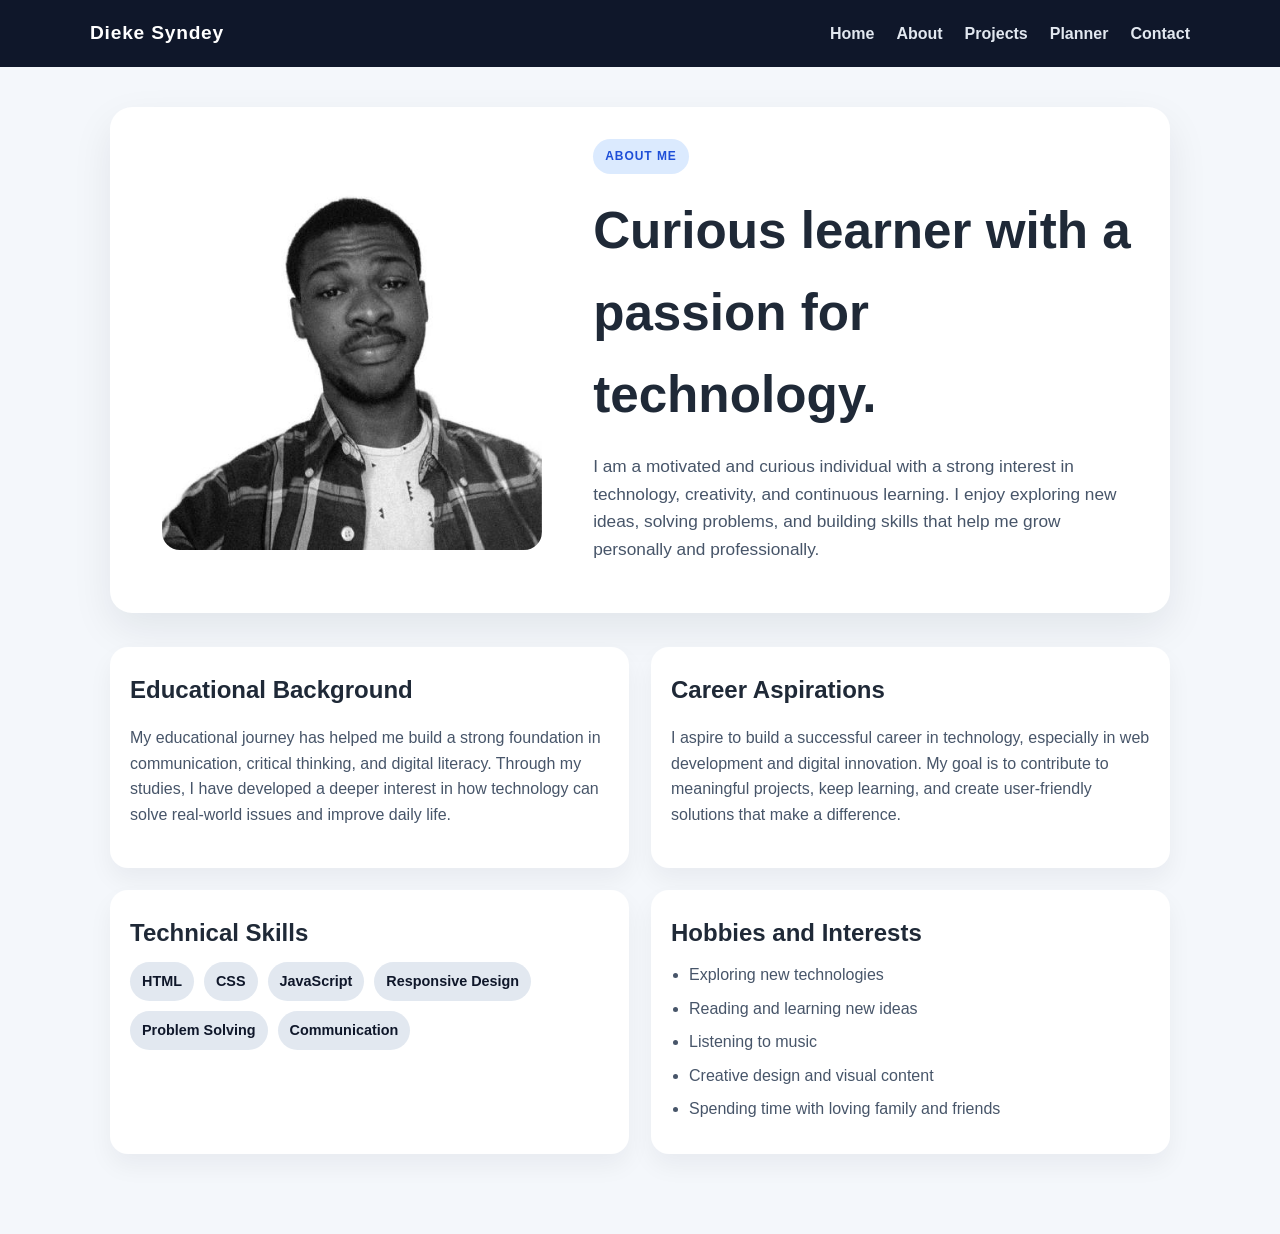
==== views/about.html @ cceca94e "init" ====
<!DOCTYPE html>
<html lang="en">
  <head>
    <meta charset="UTF-8" />
    <meta name="viewport" content="width=device-width, initial-scale=1.0" />
    <title>About Me</title>
    <link rel="stylesheet" href="../css/styles.css" />
  </head>
  <body>
    <header class="topbar">
      <nav class="nav">
        <div class="brand">Dieke Syndey</div>
        <div class="nav-links">
          <a href="../index.html">Home</a>
          <a href="about.html">About</a>
          <a href="project.html">Projects</a>
          <a href="academic-planner.html">Planner</a>
          <a href="contact.html">Contact</a>
        </div>
      </nav>
    </header>

    <main class="container">
      <section class="hero">
        <img class="hero-image" src="../assets/images/101925868.jfif" alt="Dieke Syndey portrait" />
        <div>
          <span class="eyebrow">About Me</span>
          <h1>Curious learner with a passion for technology.</h1>
          <p class="lead">
            I am a motivated and curious individual with a strong interest in technology,
            creativity, and continuous learning. I enjoy exploring new ideas, solving problems,
            and building skills that help me grow personally and professionally.
          </p>
        </div>
      </section>

      <section class="grid">
        <article class="card">
          <h2>Educational Background</h2>
          <p>
            My educational journey has helped me build a strong foundation in communication,
            critical thinking, and digital literacy. Through my studies, I have developed a deeper
            interest in how technology can solve real-world issues and improve daily life.
          </p>
        </article>

        <article class="card">
          <h2>Career Aspirations</h2>
          <p>
            I aspire to build a successful career in technology, especially in web development and
            digital innovation. My goal is to contribute to meaningful projects, keep learning, and
            create user-friendly solutions that make a difference.
          </p>
        </article>

        <article class="card">
          <h2>Technical Skills</h2>
          <div class="skills">
            <span class="skill-pill">HTML</span>
            <span class="skill-pill">CSS</span>
            <span class="skill-pill">JavaScript</span>
            <span class="skill-pill">Responsive Design</span>
            <span class="skill-pill">Problem Solving</span>
            <span class="skill-pill">Communication</span>
          </div>
        </article>

        <article class="card">
          <h2>Hobbies and Interests</h2>
          <ul>
            <li>Exploring new technologies</li>
            <li>Reading and learning new ideas</li>
            <li>Listening to music</li>
            <li>Creative design and visual content</li>
            <li>Spending time with loving family and friends</li>
          </ul>
        </article>
      </section>
    </main>
  </body>
</html>
---- css/styles.css ----
* {
  box-sizing: border-box;
}

body {
  margin: 0;
  font-family: Arial, Helvetica, sans-serif;
  background: #f4f7fb;
  color: #1f2937;
  line-height: 1.6;
}

a {
  text-decoration: none;
}

.topbar {
  background: #0f172a;
  color: #fff;
  padding: 18px 24px;
}

.nav {
  max-width: 1100px;
  margin: 0 auto;
  display: flex;
  justify-content: space-between;
  align-items: center;
  gap: 20px;
}

.brand {
  font-size: 1.2rem;
  font-weight: 700;
  letter-spacing: 0.04em;
}

.nav-links {
  display: flex;
  gap: 22px;
  flex-wrap: wrap;
}

.nav-links a {
  color: #e2e8f0;
  font-weight: 600;
}

.container {
  max-width: 1100px;
  margin: 0 auto;
  padding: 40px 20px 80px;
}

.hero {
  display: grid;
  grid-template-columns: 1fr 1.3fr;
  gap: 32px;
  align-items: center;
  background: #fff;
  border-radius: 22px;
  box-shadow: 0 16px 40px rgba(15, 23, 42, 0.08);
  padding: 32px;
}

.profile-img,
.hero-image {
  width: 100%;
  max-width: 380px;
  display: block;
  margin: 0 auto;
  border-radius: 18px;
}

.eyebrow {
  display: inline-block;
  background: #dbeafe;
  color: #1d4ed8;
  padding: 8px 12px;
  border-radius: 999px;
  font-size: 0.75rem;
  font-weight: 700;
  letter-spacing: 0.08em;
  text-transform: uppercase;
}

h1 {
  font-size: clamp(2.1rem, 4vw, 3.3rem);
  margin: 16px 0 12px;
}

.lead {
  color: #475569;
  font-size: 1.08rem;
}

.cta-group {
  display: flex;
  flex-wrap: wrap;
  gap: 14px;
  margin-top: 18px;
}

.btn {
  display: inline-block;
  padding: 12px 20px;
  border-radius: 10px;
  font-weight: 700;
}

.btn-primary {
  background: #2563eb;
  color: #fff;
}

.btn-secondary {
  background: #e2e8f0;
  color: #0f172a;
}

.summary-grid {
  display: grid;
  grid-template-columns: repeat(3, minmax(220px, 1fr));
  gap: 24px;
  margin-top: 38px;
}

.card {
  background: #fff;
  border-radius: 18px;
  padding: 24px 20px;
  box-shadow: 0 12px 25px rgba(15, 23, 42, 0.05);
}

.card h3,
.card h2 {
  margin-top: 0;
  margin-bottom: 10px;
}

.card p,
.card li,
.project-content p,
.page-header p,
.lead,
ul,
li {
  color: #475569;
}

.grid {
  display: grid;
  grid-template-columns: repeat(2, minmax(250px, 1fr));
  gap: 22px;
  margin-top: 34px;
}

ul {
  margin: 0;
  padding-left: 18px;
}

li {
  margin-bottom: 8px;
}

.skills {
  display: flex;
  flex-wrap: wrap;
  gap: 10px;
}

.skill-pill {
  background: #e2e8f0;
  color: #0f172a;
  padding: 8px 12px;
  border-radius: 999px;
  font-size: 0.9rem;
  font-weight: 600;
}

.page-header {
  margin-bottom: 28px;
}

.page-header h1 {
  margin: 0 0 8px;
  font-size: clamp(2rem, 4vw, 2.8rem);
}

.project-grid {
  display: grid;
  grid-template-columns: repeat(3, minmax(240px, 1fr));
  gap: 24px;
}

.project-card {
  background: #fff;
  border-radius: 18px;
  overflow: hidden;
  box-shadow: 0 12px 25px rgba(15, 23, 42, 0.06);
}

.project-card img {
  width: 100%;
  height: 210px;
  object-fit: cover;
  display: block;
}

.project-content {
  padding: 20px;
}

.project-content h2 {
  margin-top: 0;
  margin-bottom: 12px;
  font-size: 1.3rem;
}

.project-link {
  display: inline-block;
  margin-top: 8px;
  font-weight: 700;
  color: #2563eb;
}

.planner-box,
.contact-box {
  background: #fff;
  border-radius: 22px;
  box-shadow: 0 16px 40px rgba(15, 23, 42, 0.08);
  padding: 28px;
}

#task-form,
#contact-form {
  display: grid;
  gap: 18px;
}

#task-form {
  display: flex;
  gap: 12px;
  margin-bottom: 20px;
}

#task-input,
#name,
#email,
#phone,
#message {
  width: 100%;
  padding: 12px 14px;
  border: 1px solid #cbd5e1;
  border-radius: 10px;
  font-size: 1rem;
  font-family: inherit;
}

#task-input {
  flex: 1;
}

#message {
  min-height: 140px;
  resize: vertical;
}

button {
  padding: 12px 18px;
  border: none;
  border-radius: 10px;
  cursor: pointer;
  font-weight: 700;
}

.add-btn {
  background: #2563eb;
  color: #fff;
}

.delete-btn {
  background: #ef4444;
  color: #fff;
  margin-left: 12px;
}

#task-list {
  list-style: none;
  padding: 0;
  margin: 0;
}

#task-list li {
  display: flex;
  align-items: center;
  justify-content: space-between;
  gap: 12px;
  background: #f8fafc;
  border: 1px solid #e2e8f0;
  border-radius: 12px;
  padding: 12px 14px;
  margin-bottom: 10px;
  color: #1f2937;
}

.task-main {
  display: flex;
  align-items: center;
  gap: 10px;
  flex: 1;
}

label {
  display: block;
  font-weight: 700;
  margin-bottom: 8px;
}

@media (max-width: 900px) {
  .project-grid {
    grid-template-columns: 1fr;
  }
}

@media (max-width: 768px) {
  .nav {
    flex-direction: column;
    align-items: flex-start;
  }

  .hero,
  .grid,
  .summary-grid {
    grid-template-columns: 1fr;
  }

  #task-form {
    flex-direction: column;
  }
}
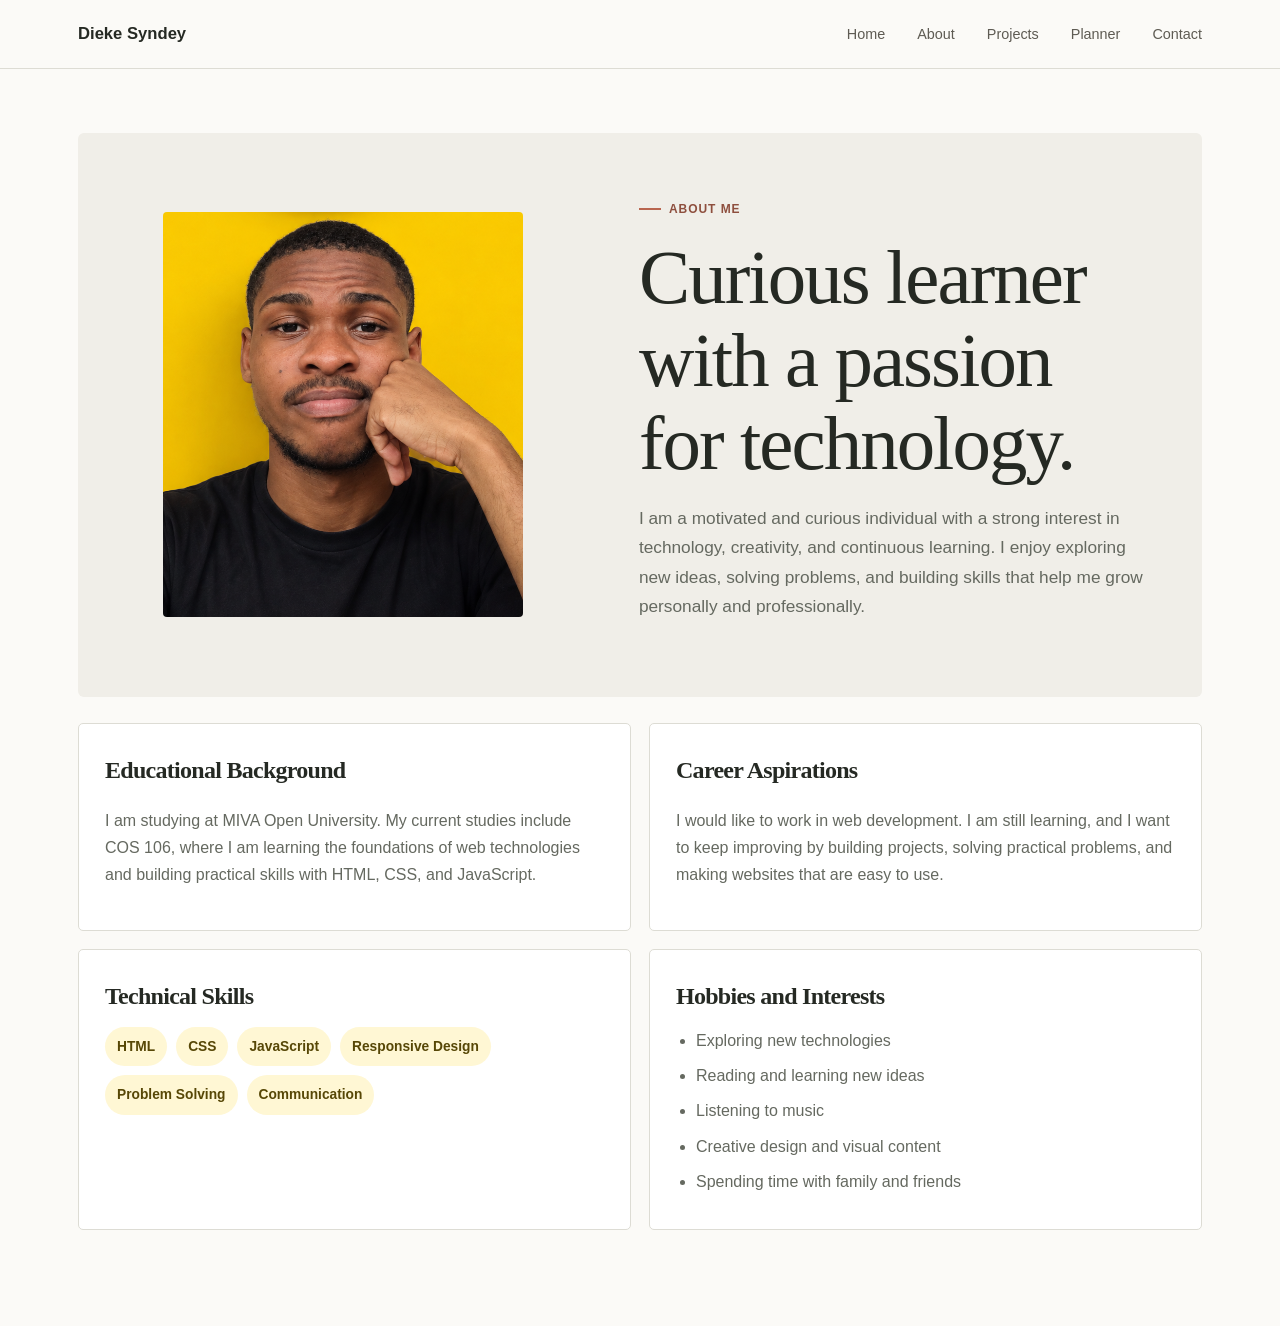
==== commit 5933b216: "Improve portfolio imagery and personalize site design" ====
--- a/views/about.html
+++ b/views/about.html
@@ -22,7 +22,7 @@
 
     <main class="container">
       <section class="hero">
-        <img class="hero-image" src="../assets/images/101925868.jfif" alt="Dieke Syndey portrait" />
+        <img class="hero-image" src="../assets/images/dieke-portrait.png" alt="Portrait of Dieke Syndey" />
         <div>
           <span class="eyebrow">About Me</span>
           <h1>Curious learner with a passion for technology.</h1>
@@ -38,18 +38,17 @@
         <article class="card">
           <h2>Educational Background</h2>
           <p>
-            My educational journey has helped me build a strong foundation in communication,
-            critical thinking, and digital literacy. Through my studies, I have developed a deeper
-            interest in how technology can solve real-world issues and improve daily life.
+            I am studying at MIVA Open University. My current studies include COS 106, where I am
+            learning the foundations of web technologies and building practical skills with HTML,
+            CSS, and JavaScript.
           </p>
         </article>
 
         <article class="card">
           <h2>Career Aspirations</h2>
           <p>
-            I aspire to build a successful career in technology, especially in web development and
-            digital innovation. My goal is to contribute to meaningful projects, keep learning, and
-            create user-friendly solutions that make a difference.
+            I would like to work in web development. I am still learning, and I want to keep improving
+            by building projects, solving practical problems, and making websites that are easy to use.
           </p>
         </article>
 
@@ -72,7 +71,7 @@
             <li>Reading and learning new ideas</li>
             <li>Listening to music</li>
             <li>Creative design and visual content</li>
-            <li>Spending time with loving family and friends</li>
+            <li>Spending time with family and friends</li>
           </ul>
         </article>
       </section>
--- a/css/styles.css
+++ b/css/styles.css
@@ -1,342 +1,32 @@
-* {
-  box-sizing: border-box;
-}
+:root{--ink:#171717;--muted:#66645d;--paper:#fffefa;--sun:#ffd43b;--line:#e9e5d8;--shadow:0 20px 60px rgba(25,22,10,.08)}
+*{box-sizing:border-box}html{scroll-behavior:smooth}body{margin:0;background:var(--paper);color:var(--ink);font-family:Inter,ui-sans-serif,system-ui,-apple-system,"Segoe UI",sans-serif;line-height:1.65}a{color:inherit;text-decoration:none}.topbar{position:sticky;top:0;z-index:5;background:rgba(255,254,250,.9);backdrop-filter:blur(16px);border-bottom:1px solid var(--line)}.nav{max-width:1180px;margin:auto;min-height:76px;padding:12px 28px;display:flex;justify-content:space-between;align-items:center;gap:24px}.brand{font-size:1.12rem;font-weight:850;letter-spacing:-.04em}.brand:before{content:"";display:inline-block;width:12px;height:12px;background:var(--sun);border-radius:50%;margin-right:10px}.nav-links{display:flex;gap:clamp(14px,2.5vw,34px);align-items:center}.nav-links a{font-size:.9rem;font-weight:650;color:#5e5b53;transition:color .2s}.nav-links a:hover,.nav-links a:focus-visible{color:#000}.container{width:min(1180px,100%);margin:auto;padding:64px 28px 96px}.hero{position:relative;overflow:hidden;display:grid;grid-template-columns:.9fr 1.1fr;gap:clamp(36px,7vw,92px);align-items:center;background:#f8f5e9;border-radius:30px;padding:clamp(28px,6vw,76px);box-shadow:var(--shadow)}.hero:after{content:"";position:absolute;width:220px;height:220px;border-radius:50%;background:var(--sun);opacity:.3;right:-90px;top:-105px}.profile-img,.hero-image{width:100%;max-width:390px;aspect-ratio:4/4.5;object-fit:cover;display:block;margin:auto;border-radius:24px;box-shadow:12px 12px 0 var(--sun)}.eyebrow{display:inline-flex;align-items:center;gap:8px;color:#5a4a05;font-size:.75rem;font-weight:800;letter-spacing:.13em;text-transform:uppercase}.eyebrow:before{content:"";width:22px;height:2px;background:#d3a900}h1{font-size:clamp(2.7rem,6vw,5.25rem);line-height:1.02;letter-spacing:-.065em;margin:18px 0}.lead{color:var(--muted);font-size:1.08rem;max-width:580px}.cta-group{display:flex;flex-wrap:wrap;gap:12px;margin-top:28px}.btn{display:inline-flex;align-items:center;justify-content:center;padding:13px 20px;border-radius:999px;font-weight:750;transition:transform .2s,background .2s}.btn:hover{transform:translateY(-2px)}.btn-primary{background:var(--sun);color:#171717}.btn-primary:hover,.add-btn:hover,button:hover{background:#f0c51f}.btn-secondary{background:#fff;border:1px solid var(--line)}.summary-grid{display:grid;grid-template-columns:repeat(3,minmax(0,1fr));gap:18px;margin-top:28px}.card{background:#fff;border:1px solid var(--line);border-radius:20px;padding:26px;box-shadow:0 8px 28px rgba(25,22,10,.035)}.card h3,.card h2{margin:0 0 10px;letter-spacing:-.03em}.card p,.card li,.project-content p,.page-header p,.lead,ul,li{color:var(--muted)}.grid{display:grid;grid-template-columns:repeat(2,minmax(0,1fr));gap:18px;margin-top:26px}ul{margin:0;padding-left:20px}li{margin-bottom:8px}.skills{display:flex;flex-wrap:wrap;gap:9px}.skill-pill{background:#fff7d4;color:#574706;padding:8px 12px;border-radius:999px;font-size:.86rem;font-weight:700}.page-header{margin-bottom:34px}.page-header h1{font-size:clamp(2.5rem,5vw,4rem);margin:0 0 10px}.project-grid{display:grid;grid-template-columns:repeat(3,minmax(0,1fr));gap:20px}.project-card{background:#fff;border:1px solid var(--line);border-radius:22px;overflow:hidden;box-shadow:var(--shadow);transition:transform .25s}.project-card:hover{transform:translateY(-5px)}.project-card img{width:100%;height:220px;object-fit:cover;display:block}.project-content{padding:22px}.project-content h2{margin:0 0 10px;font-size:1.25rem;letter-spacing:-.03em}.project-link{display:inline-flex;margin-top:8px;font-weight:800;color:#775c00}.project-link:after{content:"?";margin-left:7px}.planner-box,.contact-box{background:#fff;border:1px solid var(--line);border-radius:24px;box-shadow:var(--shadow);padding:clamp(24px,5vw,48px);max-width:800px;margin:auto}.planner-box h1,.contact-box h1{font-size:clamp(2.4rem,5vw,3.8rem)}#task-form,#contact-form{display:grid;gap:18px}#task-form{display:flex;gap:12px;margin-bottom:20px}#task-input,#name,#email,#phone,#message{width:100%;padding:14px 15px;border:1px solid #dedbd1;border-radius:12px;font-size:1rem;font-family:inherit;background:#fffefa;outline:none}#task-input:focus,#name:focus,#email:focus,#phone:focus,#message:focus{border-color:#d0a800;box-shadow:0 0 0 3px #ffd43b45}#task-input{flex:1}#message{min-height:140px;resize:vertical}button{padding:13px 20px;border:0;border-radius:12px;background:var(--sun);cursor:pointer;font-weight:800;transition:background .2s}#task-list{list-style:none;padding:0;margin:0}#task-list li{display:flex;align-items:center;justify-content:space-between;gap:12px;background:#fffefa;border:1px solid var(--line);border-radius:12px;padding:12px 14px;margin-bottom:10px;color:var(--ink)}.task-main{display:flex;align-items:center;gap:10px;flex:1}.delete-btn{background:#171717;color:#fff;margin-left:12px}.delete-btn:hover{background:#393939}label{display:block;font-weight:750;margin-bottom:8px}:focus-visible{outline:3px solid #d3a900;outline-offset:3px}@media(max-width:850px){.project-grid{grid-template-columns:repeat(2,minmax(0,1fr))}.hero{gap:36px}.summary-grid{grid-template-columns:1fr 1fr}.summary-grid .card:last-child{grid-column:span 2}}@media(max-width:620px){.nav{align-items:flex-start;flex-direction:column;padding:15px 20px;gap:10px}.nav-links{width:100%;gap:8px 18px;flex-wrap:wrap}.nav-links a{font-size:.84rem}.container{padding:36px 18px 64px}.hero,.grid,.summary-grid,.project-grid{grid-template-columns:1fr}.hero{padding:26px;gap:30px;border-radius:22px}.profile-img,.hero-image{max-width:300px}.summary-grid .card:last-child{grid-column:auto}.project-card img{height:210px}#task-form{flex-direction:column}}
+/* Homepage sections and semantic table */
+.brand{white-space:nowrap}.home-hero{grid-template-columns:.8fr 1.2fr}.home-hero p:not(.lead){max-width:620px;color:var(--muted)}
+.home-details{display:grid;grid-template-columns:1fr 1.15fr;gap:18px;margin-top:24px}.home-details .card{padding:clamp(22px,4vw,36px)}
+.home-details h2,.media-section h2{font-size:clamp(1.5rem,3vw,2rem);letter-spacing:-.04em;margin:10px 0}
+.table-wrap{overflow-x:auto}table{width:100%;border-collapse:collapse;text-align:left;margin-top:14px}caption{text-align:left;color:var(--muted);font-size:.88rem;padding:0 0 10px}th,td{padding:12px 10px;border-bottom:1px solid var(--line);vertical-align:top}thead th{background:#fff7d4;color:#574706;font-size:.9rem}tbody th{font-weight:700}td{color:var(--muted)}
+.media-section{display:grid;grid-template-columns:.7fr 1.3fr;gap:28px;align-items:center;margin-top:24px}.media-section p{color:var(--muted)}.media-section video{display:block;width:100%;max-height:380px;background:#171717;border-radius:16px}.site-footer{text-align:center;padding:8px 20px 28px;color:var(--muted);font-size:.9rem}
+.field-error{display:block;color:#a12622;font-size:.9rem;margin-top:5px}.form-status{min-height:1.5em;margin:0;color:#276749}.form-status.is-error{color:#a12622}#task-input[aria-invalid="true"]{border-color:#a12622}
+@media(max-width:850px){.home-hero,.home-details,.media-section{grid-template-columns:1fr}.home-hero{gap:34px}.home-hero .profile-img{max-width:300px}.media-section video{max-height:320px}}
+.project-link:after{content:"→"}.task-completed{text-decoration:line-through;color:#64748b}.empty-state{justify-content:center!important;color:var(--muted)!important;background:transparent!important;border-style:dashed!important}.muted-note{margin:-12px 0 20px;color:var(--muted);font-size:.9rem}.visually-hidden{position:absolute;width:1px;height:1px;padding:0;margin:-1px;overflow:hidden;clip:rect(0,0,0,0);white-space:nowrap;border:0}
+@media(max-width:620px){.home-details{grid-template-columns:1fr}.media-section{padding:22px}.table-wrap{margin-right:-4px}th,td{padding:10px 8px}}
 
-body {
-  margin: 0;
-  font-family: Arial, Helvetica, sans-serif;
-  background: #f4f7fb;
-  color: #1f2937;
-  line-height: 1.6;
-}
-
-a {
-  text-decoration: none;
-}
-
-.topbar {
-  background: #0f172a;
-  color: #fff;
-  padding: 18px 24px;
-}
-
-.nav {
-  max-width: 1100px;
-  margin: 0 auto;
-  display: flex;
-  justify-content: space-between;
-  align-items: center;
-  gap: 20px;
-}
-
-.brand {
-  font-size: 1.2rem;
-  font-weight: 700;
-  letter-spacing: 0.04em;
-}
-
-.nav-links {
-  display: flex;
-  gap: 22px;
-  flex-wrap: wrap;
-}
-
-.nav-links a {
-  color: #e2e8f0;
-  font-weight: 600;
-}
-
-.container {
-  max-width: 1100px;
-  margin: 0 auto;
-  padding: 40px 20px 80px;
-}
-
-.hero {
-  display: grid;
-  grid-template-columns: 1fr 1.3fr;
-  gap: 32px;
-  align-items: center;
-  background: #fff;
-  border-radius: 22px;
-  box-shadow: 0 16px 40px rgba(15, 23, 42, 0.08);
-  padding: 32px;
-}
-
-.profile-img,
-.hero-image {
-  width: 100%;
-  max-width: 380px;
-  display: block;
-  margin: 0 auto;
-  border-radius: 18px;
-}
-
-.eyebrow {
-  display: inline-block;
-  background: #dbeafe;
-  color: #1d4ed8;
-  padding: 8px 12px;
-  border-radius: 999px;
-  font-size: 0.75rem;
-  font-weight: 700;
-  letter-spacing: 0.08em;
-  text-transform: uppercase;
-}
-
-h1 {
-  font-size: clamp(2.1rem, 4vw, 3.3rem);
-  margin: 16px 0 12px;
-}
-
-.lead {
-  color: #475569;
-  font-size: 1.08rem;
-}
-
-.cta-group {
-  display: flex;
-  flex-wrap: wrap;
-  gap: 14px;
-  margin-top: 18px;
-}
-
-.btn {
-  display: inline-block;
-  padding: 12px 20px;
-  border-radius: 10px;
-  font-weight: 700;
-}
-
-.btn-primary {
-  background: #2563eb;
-  color: #fff;
-}
-
-.btn-secondary {
-  background: #e2e8f0;
-  color: #0f172a;
-}
-
-.summary-grid {
-  display: grid;
-  grid-template-columns: repeat(3, minmax(220px, 1fr));
-  gap: 24px;
-  margin-top: 38px;
-}
-
-.card {
-  background: #fff;
-  border-radius: 18px;
-  padding: 24px 20px;
-  box-shadow: 0 12px 25px rgba(15, 23, 42, 0.05);
-}
-
-.card h3,
-.card h2 {
-  margin-top: 0;
-  margin-bottom: 10px;
-}
-
-.card p,
-.card li,
-.project-content p,
-.page-header p,
-.lead,
-ul,
-li {
-  color: #475569;
-}
-
-.grid {
-  display: grid;
-  grid-template-columns: repeat(2, minmax(250px, 1fr));
-  gap: 22px;
-  margin-top: 34px;
-}
-
-ul {
-  margin: 0;
-  padding-left: 18px;
-}
-
-li {
-  margin-bottom: 8px;
-}
-
-.skills {
-  display: flex;
-  flex-wrap: wrap;
-  gap: 10px;
-}
-
-.skill-pill {
-  background: #e2e8f0;
-  color: #0f172a;
-  padding: 8px 12px;
-  border-radius: 999px;
-  font-size: 0.9rem;
-  font-weight: 600;
-}
-
-.page-header {
-  margin-bottom: 28px;
-}
-
-.page-header h1 {
-  margin: 0 0 8px;
-  font-size: clamp(2rem, 4vw, 2.8rem);
-}
-
-.project-grid {
-  display: grid;
-  grid-template-columns: repeat(3, minmax(240px, 1fr));
-  gap: 24px;
-}
-
-.project-card {
-  background: #fff;
-  border-radius: 18px;
-  overflow: hidden;
-  box-shadow: 0 12px 25px rgba(15, 23, 42, 0.06);
-}
-
-.project-card img {
-  width: 100%;
-  height: 210px;
-  object-fit: cover;
-  display: block;
-}
-
-.project-content {
-  padding: 20px;
-}
-
-.project-content h2 {
-  margin-top: 0;
-  margin-bottom: 12px;
-  font-size: 1.3rem;
-}
-
-.project-link {
-  display: inline-block;
-  margin-top: 8px;
-  font-weight: 700;
-  color: #2563eb;
-}
-
-.planner-box,
-.contact-box {
-  background: #fff;
-  border-radius: 22px;
-  box-shadow: 0 16px 40px rgba(15, 23, 42, 0.08);
-  padding: 28px;
-}
-
-#task-form,
-#contact-form {
-  display: grid;
-  gap: 18px;
-}
-
-#task-form {
-  display: flex;
-  gap: 12px;
-  margin-bottom: 20px;
-}
-
-#task-input,
-#name,
-#email,
-#phone,
-#message {
-  width: 100%;
-  padding: 12px 14px;
-  border: 1px solid #cbd5e1;
-  border-radius: 10px;
-  font-size: 1rem;
-  font-family: inherit;
-}
-
-#task-input {
-  flex: 1;
-}
-
-#message {
-  min-height: 140px;
-  resize: vertical;
-}
-
-button {
-  padding: 12px 18px;
-  border: none;
-  border-radius: 10px;
-  cursor: pointer;
-  font-weight: 700;
-}
-
-.add-btn {
-  background: #2563eb;
-  color: #fff;
-}
-
-.delete-btn {
-  background: #ef4444;
-  color: #fff;
-  margin-left: 12px;
-}
-
-#task-list {
-  list-style: none;
-  padding: 0;
-  margin: 0;
-}
-
-#task-list li {
-  display: flex;
-  align-items: center;
-  justify-content: space-between;
-  gap: 12px;
-  background: #f8fafc;
-  border: 1px solid #e2e8f0;
-  border-radius: 12px;
-  padding: 12px 14px;
-  margin-bottom: 10px;
-  color: #1f2937;
-}
-
-.task-main {
-  display: flex;
-  align-items: center;
-  gap: 10px;
-  flex: 1;
-}
-
-label {
-  display: block;
-  font-weight: 700;
-  margin-bottom: 8px;
-}
-
-@media (max-width: 900px) {
-  .project-grid {
-    grid-template-columns: 1fr;
-  }
-}
-
-@media (max-width: 768px) {
-  .nav {
-    flex-direction: column;
-    align-items: flex-start;
-  }
-
-  .hero,
-  .grid,
-  .summary-grid {
-    grid-template-columns: 1fr;
-  }
-
-  #task-form {
-    flex-direction: column;
-  }
-}
+/* A quieter, more personal visual style */
+:root{--ink:#252923;--muted:#656960;--paper:#fbfaf7;--sun:#b9664f;--line:#dddcd4;--shadow:none}
+body{font-family:Arial,Helvetica,sans-serif;line-height:1.7}
+.topbar{background:var(--paper);backdrop-filter:none}
+.nav{min-height:68px}.brand{font-size:1.04rem;letter-spacing:0}.brand:before{display:none}
+.nav-links a{font-weight:500}.nav-links a[aria-current="page"]{color:var(--ink);text-decoration:underline;text-decoration-color:var(--sun);text-underline-offset:6px}
+h1,h2,.project-content h2{font-family:Georgia,"Times New Roman",serif;letter-spacing:-.025em}
+h1{font-weight:500;line-height:1.08}.hero{background:#f0eee8;border-radius:6px;box-shadow:none;padding:clamp(26px,5vw,58px)}.hero:after{display:none}
+.profile-img,.hero-image{max-width:360px;aspect-ratio:4/4.5;border-radius:4px;box-shadow:none;object-position:center 34%}
+.eyebrow{color:#8e4f3e;letter-spacing:.08em}.eyebrow:before{background:#b9664f}
+.btn{border-radius:4px;transition:background .18s,color .18s}.btn-primary{background:#b9664f;color:#fff}.btn-primary:hover,.add-btn:hover,button:hover{background:#984c39}.btn-secondary{border-color:#c9c7bd;background:transparent}
+.home-details .card,.media-section.card,.card,.project-card,.planner-box,.contact-box{border-radius:5px;box-shadow:none}
+.home-details .card{border:0;border-top:1px solid var(--line);padding:24px 4px}.home-details{gap:36px}.home-details h2,.media-section h2{font-family:Georgia,"Times New Roman",serif;font-weight:500}
+.media-section.card{background:transparent;border:0;border-top:1px solid var(--line);padding:28px 4px}.media-section video{border-radius:4px}
+.project-card{transition:none}.project-card:hover{transform:none}.project-card img{height:205px}.project-link{color:#8e4f3e}.project-link:after{content:" ->";font-size:.9em}
+.project-kicker{margin:0 0 8px!important;color:#8e4f3e!important;font-size:.72rem;text-transform:uppercase;letter-spacing:.1em;font-weight:700}
+.project-card img{object-fit:cover;background:#ece9e1;border-bottom:1px solid var(--line)}.project-content{padding:20px 22px 24px}.project-content h2{font-weight:500}
+.site-footer{border-top:1px solid var(--line);padding-top:18px}
+@media(max-width:620px){.home-details{gap:18px}.media-section.card{padding:22px 4px}.profile-img,.hero-image{max-width:300px}}
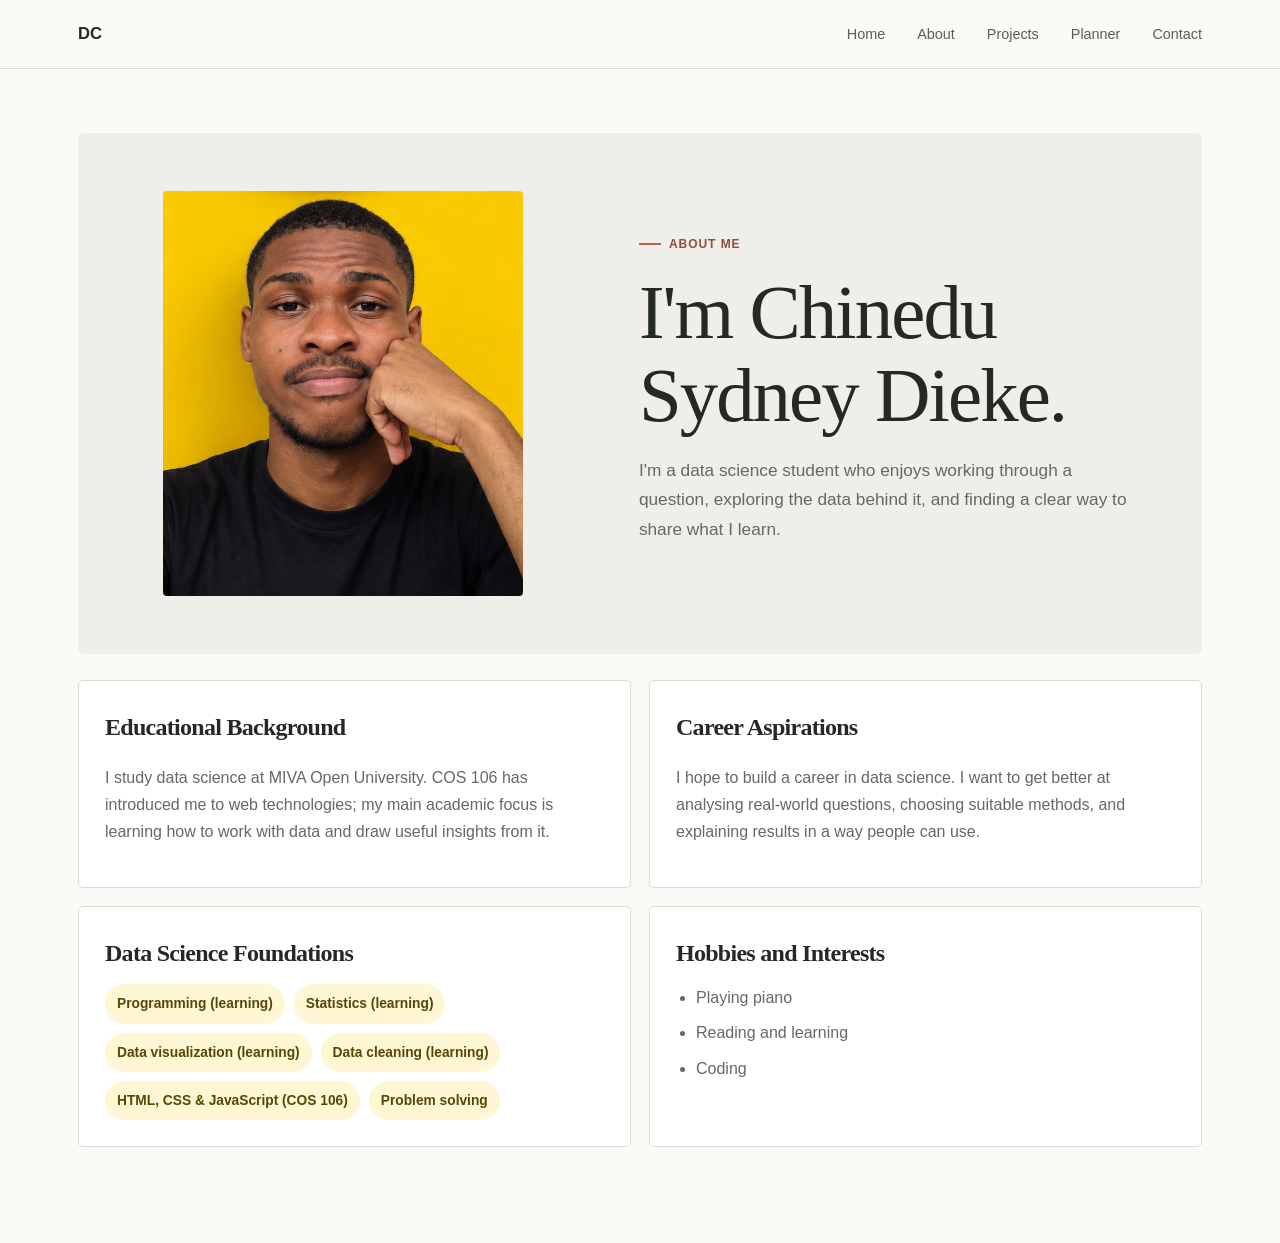
==== commit e40924a4: "Refocus portfolio on data science" ====
--- a/views/about.html
+++ b/views/about.html
@@ -3,13 +3,14 @@
   <head>
     <meta charset="UTF-8" />
     <meta name="viewport" content="width=device-width, initial-scale=1.0" />
-    <title>About Me</title>
+    <meta name="description" content="About Chinedu Sydney Dieke, a data science student at MIVA Open University." />
+    <title>About Chinedu Sydney Dieke</title>
     <link rel="stylesheet" href="../css/styles.css" />
   </head>
   <body>
     <header class="topbar">
       <nav class="nav">
-        <div class="brand">Dieke Syndey</div>
+        <a class="brand" href="../index.html">DC</a>
         <div class="nav-links">
           <a href="../index.html">Home</a>
           <a href="about.html">About</a>
@@ -22,15 +23,11 @@
 
     <main class="container">
       <section class="hero">
-        <img class="hero-image" src="../assets/images/dieke-portrait.png" alt="Portrait of Dieke Syndey" />
+        <img class="hero-image" src="../assets/images/dieke-portrait.png" alt="Portrait of Chinedu Sydney Dieke" />
         <div>
           <span class="eyebrow">About Me</span>
-          <h1>Curious learner with a passion for technology.</h1>
-          <p class="lead">
-            I am a motivated and curious individual with a strong interest in technology,
-            creativity, and continuous learning. I enjoy exploring new ideas, solving problems,
-            and building skills that help me grow personally and professionally.
-          </p>
+          <h1>I'm Chinedu Sydney Dieke.</h1>
+          <p class="lead">I'm a data science student who enjoys working through a question, exploring the data behind it, and finding a clear way to share what I learn.</p>
         </div>
       </section>
 
@@ -38,40 +35,37 @@
         <article class="card">
           <h2>Educational Background</h2>
           <p>
-            I am studying at MIVA Open University. My current studies include COS 106, where I am
-            learning the foundations of web technologies and building practical skills with HTML,
-            CSS, and JavaScript.
+            I study data science at MIVA Open University. COS 106 has introduced me to web technologies;
+            my main academic focus is learning how to work with data and draw useful insights from it.
           </p>
         </article>
 
         <article class="card">
           <h2>Career Aspirations</h2>
           <p>
-            I would like to work in web development. I am still learning, and I want to keep improving
-            by building projects, solving practical problems, and making websites that are easy to use.
+            I hope to build a career in data science. I want to get better at analysing real-world
+            questions, choosing suitable methods, and explaining results in a way people can use.
           </p>
         </article>
 
         <article class="card">
-          <h2>Technical Skills</h2>
+          <h2>Data Science Foundations</h2>
           <div class="skills">
-            <span class="skill-pill">HTML</span>
-            <span class="skill-pill">CSS</span>
-            <span class="skill-pill">JavaScript</span>
-            <span class="skill-pill">Responsive Design</span>
-            <span class="skill-pill">Problem Solving</span>
-            <span class="skill-pill">Communication</span>
+            <span class="skill-pill">Programming (learning)</span>
+            <span class="skill-pill">Statistics (learning)</span>
+            <span class="skill-pill">Data visualization (learning)</span>
+            <span class="skill-pill">Data cleaning (learning)</span>
+            <span class="skill-pill">HTML, CSS &amp; JavaScript (COS 106)</span>
+            <span class="skill-pill">Problem solving</span>
           </div>
         </article>
 
         <article class="card">
           <h2>Hobbies and Interests</h2>
           <ul>
-            <li>Exploring new technologies</li>
-            <li>Reading and learning new ideas</li>
-            <li>Listening to music</li>
-            <li>Creative design and visual content</li>
-            <li>Spending time with family and friends</li>
+            <li>Playing piano</li>
+            <li>Reading and learning</li>
+            <li>Coding</li>
           </ul>
         </article>
       </section>
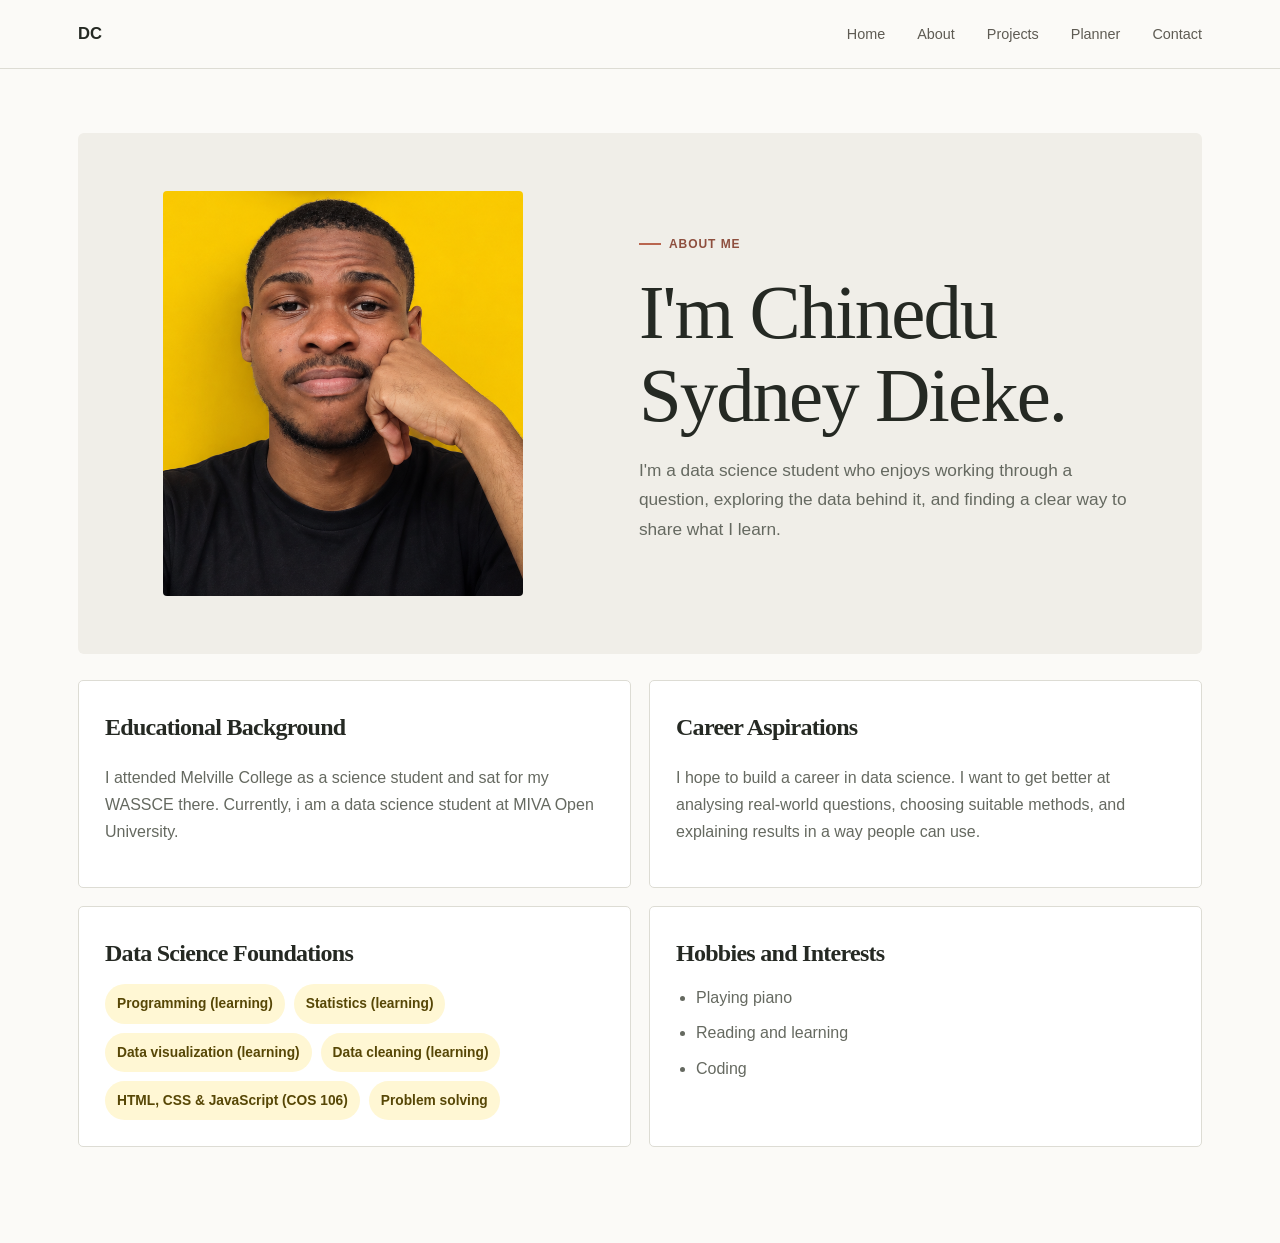
==== commit 876dad43: "Update academic planner video and education background" ====
--- a/views/about.html
+++ b/views/about.html
@@ -35,8 +35,7 @@
         <article class="card">
           <h2>Educational Background</h2>
           <p>
-            I study data science at MIVA Open University. COS 106 has introduced me to web technologies;
-            my main academic focus is learning how to work with data and draw useful insights from it.
+            I attended Melville College as a science student and sat for my WASSCE there. Currently, i am a data science student at MIVA Open University.
           </p>
         </article>
 
